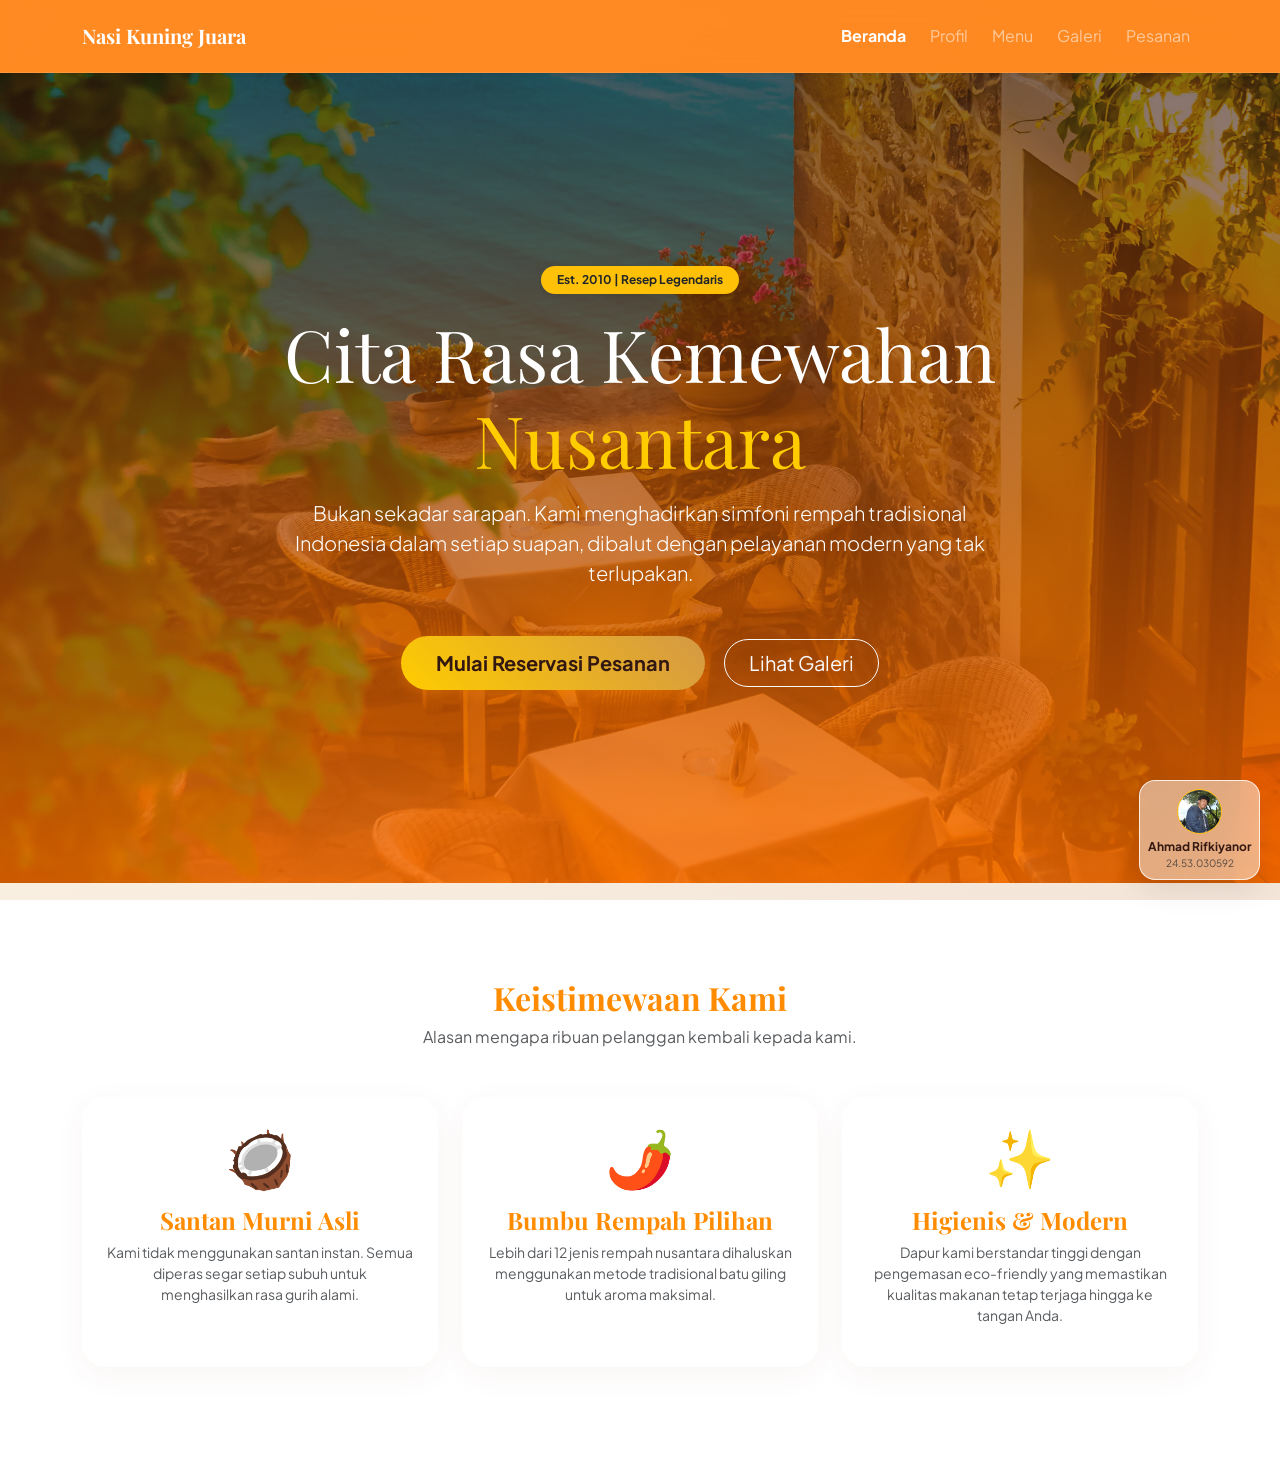
==== index.html @ 28b72b66 "Add files via upload" ====
<!DOCTYPE html>
<html lang="id">
<head>
    <meta charset="UTF-8">
    <meta name="viewport" content="width=device-width, initial-scale=1.0">
    <title>Beranda - Nasi Kuning Juara</title>
    <link href="https://cdn.jsdelivr.net/npm/bootstrap@5.3.0/dist/css/bootstrap.min.css" rel="stylesheet">
    <link href="https://unpkg.com/aos@2.3.1/dist/aos.css" rel="stylesheet">
    <link rel="stylesheet" href="style.css">
</head>
<body>

    <!-- NAVBAR DYNAMIC CRYSTAL -->
    <nav class="navbar navbar-expand-lg navbar-dark glass-nav sticky-top py-3 shadow-sm">
        <div class="container">
            <a class="navbar-brand fw-bold" href="index.html">Nasi Kuning Juara</a>
            <button class="navbar-toggler" type="button" data-bs-toggle="collapse" data-bs-target="#navbarNav">
                <span class="navbar-toggler-icon"></span>
            </button>
            <div class="collapse navbar-collapse" id="navbarNav">
                <ul class="navbar-nav ms-auto gap-2">
                    <li class="nav-item"><a class="nav-link active fw-bold" href="index.html">Beranda</a></li>
                    <li class="nav-item"><a class="nav-link" href="profil.html">Profil</a></li>
                    <li class="nav-item"><a class="nav-link" href="menu.html">Menu</a></li>
                    <li class="nav-item"><a class="nav-link" href="galeri.html">Galeri</a></li>
                    <li class="nav-item"><a class="nav-link" href="pesan.html">Pesanan</a></li>
                </ul>
            </div>
        </div>
    </nav>

    <!-- HERO SECTION -->
    <div class="d-flex flex-column justify-content-center align-items-center text-center text-white position-relative" 
         style="height: 90vh; background: linear-gradient(rgba(51, 24, 17, 0.6), rgba(255, 110, 0, 0.8)), url('IMGS/Our Restauran.jpg') center/cover fixed;">
        <div class="container px-4 z-1">
            <span class="badge bg-warning text-dark mb-3 px-3 py-2 rounded-pill shadow-sm" data-aos="fade-down">Est. 2010 | Resep Legendaris</span>
            <h1 class="display-2 mb-3 text-capitalize" data-aos="fade-down" data-aos-delay="100">Cita Rasa Kemewahan <br><span class="text-emas">Nusantara</span></h1>
            <p class="lead mb-5 mx-auto" style="max-width: 700px; font-weight: 300;" data-aos="fade-up" data-aos-delay="200">
                Bukan sekadar sarapan. Kami menghadirkan simfoni rempah tradisional Indonesia dalam setiap suapan, dibalut dengan pelayanan modern yang tak terlupakan.
            </p>
            <div data-aos="zoom-in" data-aos-delay="400">
                <a href="pesan.html" class="btn btn-premium btn-lg">Mulai Reservasi Pesanan</a>
                <a href="galeri.html" class="btn btn-outline-light btn-lg rounded-pill ms-3 px-4">Lihat Galeri</a>
            </div>
        </div>
    </div>

    <!-- KENAPA MEMILIH KAMI (KONTEN TAMBAHAN) -->
    <div class="container my-5 py-5">
        <div class="text-center mb-5" data-aos="fade-up">
            <h2 class="text-utama">Keistimewaan Kami</h2>
            <p class="text-muted">Alasan mengapa ribuan pelanggan kembali kepada kami.</p>
        </div>
        <div class="row g-4">
            <div class="col-md-4" data-aos="fade-up" data-aos-delay="100">
                <div class="glass-card p-4 text-center h-100">
                    <h1 class="display-4 text-emas mb-3">🥥</h1>
                    <h4 class="text-utama">Santan Murni Asli</h4>
                    <p class="text-muted small">Kami tidak menggunakan santan instan. Semua diperas segar setiap subuh untuk menghasilkan rasa gurih alami.</p>
                </div>
            </div>
            <div class="col-md-4" data-aos="fade-up" data-aos-delay="200">
                <div class="glass-card p-4 text-center h-100">
                    <h1 class="display-4 text-emas mb-3">🌶️</h1>
                    <h4 class="text-utama">Bumbu Rempah Pilihan</h4>
                    <p class="text-muted small">Lebih dari 12 jenis rempah nusantara dihaluskan menggunakan metode tradisional batu giling untuk aroma maksimal.</p>
                </div>
            </div>
            <div class="col-md-4" data-aos="fade-up" data-aos-delay="300">
                <div class="glass-card p-4 text-center h-100">
                    <h1 class="display-4 text-emas mb-3">✨</h1>
                    <h4 class="text-utama">Higienis & Modern</h4>
                    <p class="text-muted small">Dapur kami berstandar tinggi dengan pengemasan eco-friendly yang memastikan kualitas makanan tetap terjaga hingga ke tangan Anda.</p>
                </div>
            </div>
        </div>
    </div>

    <!-- WATERMARK FOOTER -->
    <div class="watermark p-2 text-center" data-aos="fade-left">
        <img src="IMGS/Screenshot 2026-04-24 212039.png" alt="Foto Mahasiswa" class="rounded-circle mb-1 border border-warning" style="width: 45px; height: 45px; object-fit:cover;">
        <div class="fw-bold" style="font-size: 12px; color: var(--color-dark);">Ahmad Rifkiyanor</div>
        <div class="text-muted" style="font-size: 10px;">24.53.030592</div>
    </div>

    <script src="https://cdn.jsdelivr.net/npm/bootstrap@5.3.0/dist/js/bootstrap.bundle.min.js"></script>
    <script src="https://unpkg.com/aos@2.3.1/dist/aos.js"></script>
    <script src="script.js"></script>
</body>
</html>
---- style.css ----
/* =========================================
   CSS PREMIUM - DYNAMIC CRYSTAL EDITION
========================================= */
@import url('https://fonts.googleapis.com/css2?family=Plus+Jakarta+Sans:wght@300;400;600;700&family=Playfair+Display:ital,wght@0,600;0,700;1,400&display=swap');

:root {
    --color-primary: #ff8c00;     
    --color-secondary: #ffcc00;   
    --color-dark: #331811;        
}

/* Latar belakang dengan gradasi halus agar efek kaca terlihat nyata */
body { 
    background: linear-gradient(135deg, #fdf5e6 0%, #f3e5d8 100%); 
    background-attachment: fixed;
    font-family: 'Plus Jakarta Sans', sans-serif;
    color: var(--color-dark);
}

h1, h2, h3, h4, h5, .navbar-brand {
    font-family: 'Playfair Display', serif;
    font-weight: 700;
}

/* --- DYNAMIC CRYSTAL EFFECT (Glassmorphism) --- */
.glass-nav {
    background: rgba(255, 119, 0, 0.85) !important;
    backdrop-filter: blur(16px);
    -webkit-backdrop-filter: blur(16px);
    border-bottom: 1px solid rgba(255, 255, 255, 0.1);
}

.glass-card {
    background: rgba(255, 255, 255, 0.6) !important;
    backdrop-filter: blur(20px);
    -webkit-backdrop-filter: blur(20px);
    border: 1px solid rgba(255, 255, 255, 0.8) !important;
    border-radius: 24px !important;
    box-shadow: 0 8px 32px rgba(158, 42, 43, 0.05);
    transition: all 0.4s cubic-bezier(0.165, 0.84, 0.44, 1);
    overflow: hidden;
}

.glass-card:hover {
    transform: translateY(-8px);
    background: rgba(255, 255, 255, 0.8) !important;
    box-shadow: 0 15px 40px rgba(158, 42, 43, 0.15);
}

/* Efek Gambar */
.img-hover-zoom {
    transition: transform 0.6s cubic-bezier(0.165, 0.84, 0.44, 1);
}
.glass-card:hover .img-hover-zoom {
    transform: scale(1.08);
}

/* Utility Colors */
.text-utama { color: var(--color-primary) !important; }
.bg-utama { background-color: var(--color-primary) !important; }
.text-emas { color: var(--color-secondary) !important; }

/* Premium Buttons */
.btn-premium {
    background: linear-gradient(45deg, var(--color-secondary), #d49845);
    color: var(--color-dark);
    font-weight: 700;
    border-radius: 30px;
    padding: 12px 35px;
    border: none;
    transition: all 0.3s ease;
    box-shadow: 0 4px 15px rgba(255, 136, 0, 0.418);
}
.btn-premium:hover {
    background: linear-gradient(45deg, var(--color-dark), #1a0c09);
    color: #ffffff;
    transform: translateY(-3px);
    box-shadow: 0 8px 25px rgba(51, 24, 17, 0.3);
}

/* Form Styling */
.form-control, .form-select {
    background: rgba(255, 255, 255, 0.7);
    border: 1px solid rgba(158, 42, 43, 0.2);
    border-radius: 12px;
    padding: 12px 15px;
    transition: all 0.3s ease;
}
.form-control:focus, .form-select:focus {
    background: #ffffff;
    border-color: var(--color-primary);
    box-shadow: 0 0 0 4px rgba(158, 42, 43, 0.15);
}

/* Modal Pop-up Styling */
.modal-content.glass-modal {
    background: rgba(255, 255, 255, 0.85);
    backdrop-filter: blur(25px);
    border: 1px solid rgba(255, 255, 255, 0.9);
    border-radius: 24px;
}

/* Watermark */
.watermark {
    position: fixed;
    bottom: 20px;
    right: 20px;
    z-index: 1050;
    background: rgba(255, 255, 255, 0.5);
    backdrop-filter: blur(15px);
    border: 1px solid rgba(255, 255, 255, 0.8) !important;
    border-radius: 16px;
    box-shadow: 0 10px 30px rgba(0,0,0,0.08);
}
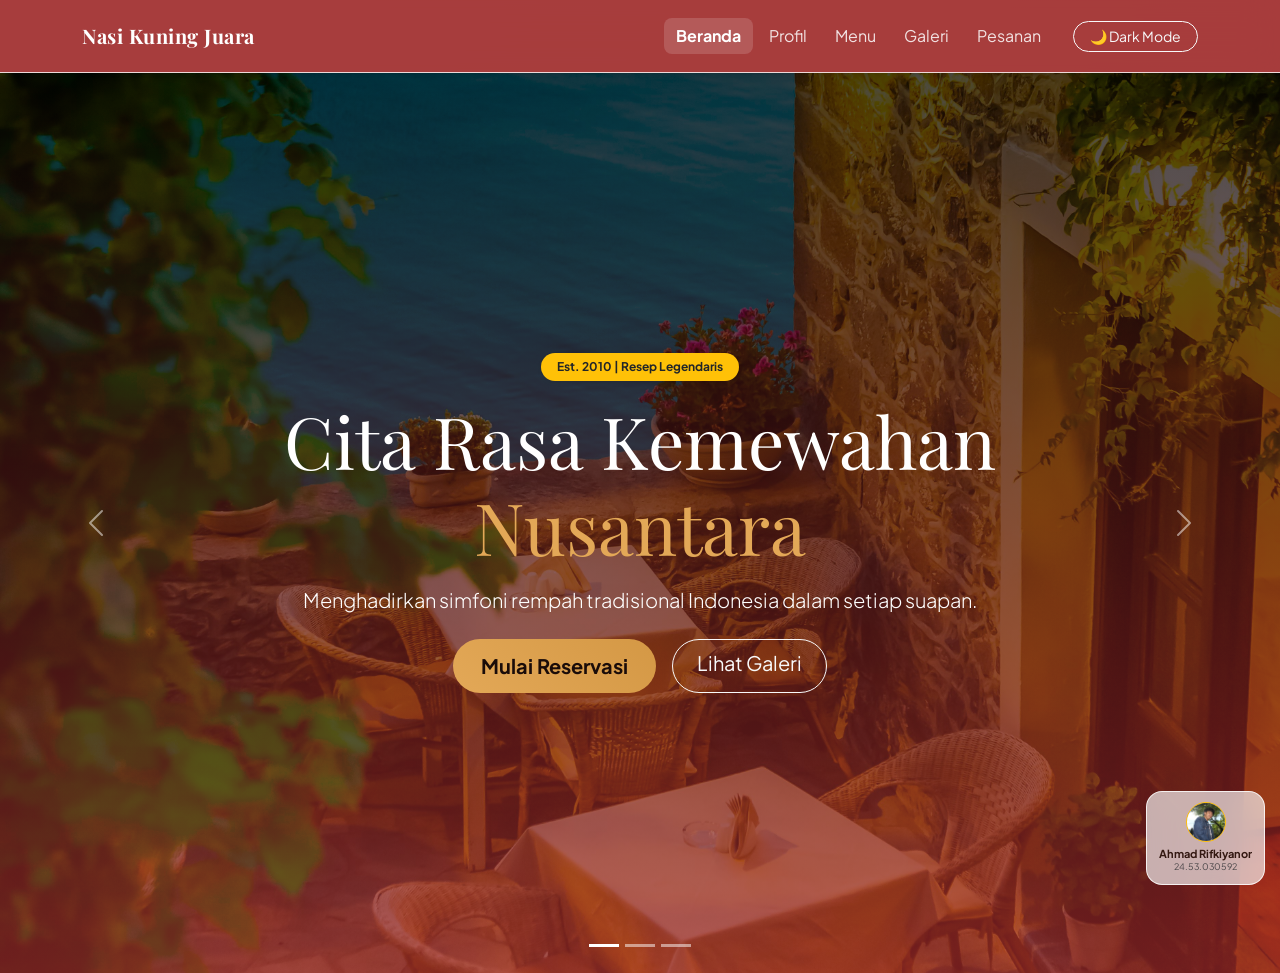
==== commit 7344f876: "Add files via upload" ====
--- a/index.html
+++ b/index.html
@@ -10,7 +10,6 @@
 </head>
 <body>
 
-    <!-- NAVBAR DYNAMIC CRYSTAL -->
     <nav class="navbar navbar-expand-lg navbar-dark glass-nav sticky-top py-3 shadow-sm">
         <div class="container">
             <a class="navbar-brand fw-bold" href="index.html">Nasi Kuning Juara</a>
@@ -18,69 +17,82 @@
                 <span class="navbar-toggler-icon"></span>
             </button>
             <div class="collapse navbar-collapse" id="navbarNav">
-                <ul class="navbar-nav ms-auto gap-2">
+                <ul class="navbar-nav ms-auto gap-1 align-items-center">
                     <li class="nav-item"><a class="nav-link active fw-bold" href="index.html">Beranda</a></li>
                     <li class="nav-item"><a class="nav-link" href="profil.html">Profil</a></li>
                     <li class="nav-item"><a class="nav-link" href="menu.html">Menu</a></li>
                     <li class="nav-item"><a class="nav-link" href="galeri.html">Galeri</a></li>
                     <li class="nav-item"><a class="nav-link" href="pesan.html">Pesanan</a></li>
+                    <li class="nav-item ms-lg-3 mt-2 mt-lg-0">
+                        <button id="darkModeToggle" class="btn btn-sm btn-outline-light rounded-pill px-3">🌙 Dark Mode</button>
+                    </li>
                 </ul>
             </div>
         </div>
     </nav>
 
-    <!-- HERO SECTION -->
-    <div class="d-flex flex-column justify-content-center align-items-center text-center text-white position-relative" 
-         style="height: 90vh; background: linear-gradient(rgba(51, 24, 17, 0.6), rgba(255, 110, 0, 0.8)), url('IMGS/Our Restauran.jpg') center/cover fixed;">
-        <div class="container px-4 z-1">
-            <span class="badge bg-warning text-dark mb-3 px-3 py-2 rounded-pill shadow-sm" data-aos="fade-down">Est. 2010 | Resep Legendaris</span>
-            <h1 class="display-2 mb-3 text-capitalize" data-aos="fade-down" data-aos-delay="100">Cita Rasa Kemewahan <br><span class="text-emas">Nusantara</span></h1>
-            <p class="lead mb-5 mx-auto" style="max-width: 700px; font-weight: 300;" data-aos="fade-up" data-aos-delay="200">
-                Bukan sekadar sarapan. Kami menghadirkan simfoni rempah tradisional Indonesia dalam setiap suapan, dibalut dengan pelayanan modern yang tak terlupakan.
-            </p>
-            <div data-aos="zoom-in" data-aos-delay="400">
-                <a href="pesan.html" class="btn btn-premium btn-lg">Mulai Reservasi Pesanan</a>
-                <a href="galeri.html" class="btn btn-outline-light btn-lg rounded-pill ms-3 px-4">Lihat Galeri</a>
-            </div>
+    <div id="heroCarousel" class="carousel slide carousel-fade" data-bs-ride="carousel" data-bs-interval="3000">
+        <div class="carousel-indicators">
+            <button type="button" data-bs-target="#heroCarousel" data-bs-slide-to="0" class="active"></button>
+            <button type="button" data-bs-target="#heroCarousel" data-bs-slide-to="1"></button>
+            <button type="button" data-bs-target="#heroCarousel" data-bs-slide-to="2"></button>
         </div>
-    </div>
 
-    <!-- KENAPA MEMILIH KAMI (KONTEN TAMBAHAN) -->
-    <div class="container my-5 py-5">
-        <div class="text-center mb-5" data-aos="fade-up">
-            <h2 class="text-utama">Keistimewaan Kami</h2>
-            <p class="text-muted">Alasan mengapa ribuan pelanggan kembali kepada kami.</p>
-        </div>
-        <div class="row g-4">
-            <div class="col-md-4" data-aos="fade-up" data-aos-delay="100">
-                <div class="glass-card p-4 text-center h-100">
-                    <h1 class="display-4 text-emas mb-3">🥥</h1>
-                    <h4 class="text-utama">Santan Murni Asli</h4>
-                    <p class="text-muted small">Kami tidak menggunakan santan instan. Semua diperas segar setiap subuh untuk menghasilkan rasa gurih alami.</p>
+        <div class="carousel-inner">
+            <div class="carousel-item active">
+                <div class="d-flex flex-column justify-content-center align-items-center text-center text-white min-vh-100 position-relative" 
+                     style="background: linear-gradient(rgba(0,0,0,0.7), rgba(158, 42, 43, 0.7)), url('IMGS/Our Restauran.jpg') center/cover;">
+                    <div class="container px-4 z-1" style="padding-top: 80px; padding-bottom: 80px;">
+                        <span class="badge bg-warning text-dark mb-3 px-3 py-2 rounded-pill shadow-sm" data-aos="fade-down">Est. 2010 | Resep Legendaris</span>
+                        <h1 class="display-2 mb-3 text-capitalize" data-aos="zoom-in" data-aos-delay="100">Cita Rasa Kemewahan <br><span class="text-emas">Nusantara</span></h1>
+                        <p class="lead mb-4 mx-auto" style="max-width: 700px; font-weight: 300;" data-aos="fade-up" data-aos-delay="200">
+                            Menghadirkan simfoni rempah tradisional Indonesia dalam setiap suapan.
+                        </p>
+                        <div class="d-flex flex-column flex-sm-row justify-content-center gap-3" data-aos="fade-up" data-aos-delay="400">
+                            <a href="pesan.html" class="btn btn-premium btn-lg">Mulai Reservasi</a>
+                            <a href="galeri.html" class="btn btn-outline-light btn-lg rounded-pill px-4">Lihat Galeri</a>
+                        </div>
+                    </div>
                 </div>
             </div>
-            <div class="col-md-4" data-aos="fade-up" data-aos-delay="200">
-                <div class="glass-card p-4 text-center h-100">
-                    <h1 class="display-4 text-emas mb-3">🌶️</h1>
-                    <h4 class="text-utama">Bumbu Rempah Pilihan</h4>
-                    <p class="text-muted small">Lebih dari 12 jenis rempah nusantara dihaluskan menggunakan metode tradisional batu giling untuk aroma maksimal.</p>
+
+            <div class="carousel-item">
+                <div class="d-flex flex-column justify-content-center align-items-center text-center text-white min-vh-100 position-relative" 
+                     style="background: linear-gradient(rgba(0,0,0,0.7), rgba(158, 42, 43, 0.7)), url('IMGS/Nasi Kuning.jpg') center/cover;">
+                    <div class="container px-4 z-1">
+                        <h1 class="display-2 mb-3 text-capitalize">Kuning Merona <br><span class="text-emas">Penuh Makna</span></h1>
+                        <p class="lead mb-4 mx-auto" style="max-width: 700px; font-weight: 300;">Dibuat dari ekstrak kunyit murni tanpa pewarna buatan.</p>
+                        <a href="menu.html" class="btn btn-premium btn-lg">Lihat Menu</a>
+                    </div>
                 </div>
             </div>
-            <div class="col-md-4" data-aos="fade-up" data-aos-delay="300">
-                <div class="glass-card p-4 text-center h-100">
-                    <h1 class="display-4 text-emas mb-3">✨</h1>
-                    <h4 class="text-utama">Higienis & Modern</h4>
-                    <p class="text-muted small">Dapur kami berstandar tinggi dengan pengemasan eco-friendly yang memastikan kualitas makanan tetap terjaga hingga ke tangan Anda.</p>
+
+            <div class="carousel-item">
+                <div class="d-flex flex-column justify-content-center align-items-center text-center text-white min-vh-100 position-relative" 
+                     style="background: linear-gradient(rgba(0,0,0,0.7), rgba(158, 42, 43, 0.7)), url('IMGS/Nasi Uduk.jpg') center/cover;">
+                    <div class="container px-4 z-1">
+                        <h1 class="display-2 mb-3 text-capitalize">Gurihnya <br><span class="text-emas">Santan Murni</span></h1>
+                        <p class="lead mb-4 mx-auto" style="max-width: 700px; font-weight: 300;">Nasi uduk aromatik disajikan dengan lauk pauk berkualitas.</p>
+                        <a href="galeri.html" class="btn btn-premium btn-lg">Lihat Galeri</a>
+                    </div>
                 </div>
             </div>
         </div>
+
+        <button class="carousel-control-prev" type="button" data-bs-target="#heroCarousel" data-bs-slide="prev">
+            <span class="carousel-control-prev-icon" aria-hidden="true"></span>
+            <span class="visually-hidden">Previous</span>
+        </button>
+        <button class="carousel-control-next" type="button" data-bs-target="#heroCarousel" data-bs-slide="next">
+            <span class="carousel-control-next-icon" aria-hidden="true"></span>
+            <span class="visually-hidden">Next</span>
+        </button>
     </div>
 
-    <!-- WATERMARK FOOTER -->
-    <div class="watermark p-2 text-center" data-aos="fade-left">
-        <img src="IMGS/Screenshot 2026-04-24 212039.png" alt="Foto Mahasiswa" class="rounded-circle mb-1 border border-warning" style="width: 45px; height: 45px; object-fit:cover;">
-        <div class="fw-bold" style="font-size: 12px; color: var(--color-dark);">Ahmad Rifkiyanor</div>
-        <div class="text-muted" style="font-size: 10px;">24.53.030592</div>
+    <div class="watermark text-center">
+        <img src="IMGS/Screenshot 2026-04-24 212039.png" alt="Foto Mahasiswa" class="rounded-circle mb-1 border border-warning" style="width: 40px; height: 40px; object-fit:cover;">
+        <div class="fw-bold" style="font-size: 11px; color: var(--color-text);">Ahmad Rifkiyanor</div>
+        <div class="text-muted" style="font-size: 9px;">24.53.030592</div>
     </div>
 
     <script src="https://cdn.jsdelivr.net/npm/bootstrap@5.3.0/dist/js/bootstrap.bundle.min.js"></script>
--- a/style.css
+++ b/style.css
@@ -1,20 +1,43 @@
 /* =========================================
-   CSS PREMIUM - DYNAMIC CRYSTAL EDITION
+   CSS PREMIUM - RESPONSIVE & DARK MODE FIXED
 ========================================= */
 @import url('https://fonts.googleapis.com/css2?family=Plus+Jakarta+Sans:wght@300;400;600;700&family=Playfair+Display:ital,wght@0,600;0,700;1,400&display=swap');
 
 :root {
-    --color-primary: #ff8c00;     
-    --color-secondary: #ffcc00;   
-    --color-dark: #331811;        
-}
-
-/* Latar belakang dengan gradasi halus agar efek kaca terlihat nyata */
-body { 
-    background: linear-gradient(135deg, #fdf5e6 0%, #f3e5d8 100%); 
+    --bg-gradient: linear-gradient(135deg, #fdf5e6 0%, #f3e5d8 100%);
+    --color-text: #331811;
+    --color-text-muted: #6c757d;
+    --color-primary: #9e2a2b;
+    --color-secondary: #e3a857;
+    --glass-bg: rgba(255, 255, 255, 0.65);
+    --glass-border: rgba(255, 255, 255, 0.8);
+    --glass-nav: rgba(158, 42, 43, 0.9);
+    --color-dark: #331811;
+}
+
+body.dark-mode {
+    --bg-gradient: linear-gradient(135deg, #1a0d0b 0%, #2b1815 100%);
+    --color-text: #fdf5e6;
+    --color-text-muted: #c4b5b2;
+    --color-primary: #ff6b6b;
+    --color-secondary: #f6c073;
+    --glass-bg: rgba(20, 10, 8, 0.75);
+    --glass-border: rgba(255, 255, 255, 0.1);
+    --glass-nav: rgba(20, 10, 8, 0.95);
+    --color-dark: #fdf5e6;
+}
+
+/* =========================================
+   BASE
+========================================= */
+body {
+    background: var(--bg-gradient);
     background-attachment: fixed;
     font-family: 'Plus Jakarta Sans', sans-serif;
-    color: var(--color-dark);
+    color: var(--color-text);
+    transition: background 0.4s ease, color 0.4s ease;
+    overflow-x: hidden;
+    min-height: 100vh;
 }
 
 h1, h2, h3, h4, h5, .navbar-brand {
@@ -22,93 +45,322 @@
     font-weight: 700;
 }
 
-/* --- DYNAMIC CRYSTAL EFFECT (Glassmorphism) --- */
+.text-utama { color: var(--color-primary) !important; }
+.text-emas  { color: var(--color-secondary) !important; }
+
+/* =========================================
+   DARK MODE — GLOBAL OVERRIDES
+   (harus di luar @media agar berlaku di semua layar)
+========================================= */
+body.dark-mode .text-dark  { color: var(--color-text) !important; }
+body.dark-mode .text-muted { color: var(--color-text-muted) !important; }
+body.dark-mode .bg-white   { background-color: transparent !important; }
+body.dark-mode .text-black { color: #fdf5e6 !important; }
+
+body.dark-mode .glass-card,
+body.dark-mode .glass-card h1,
+body.dark-mode .glass-card h2,
+body.dark-mode .glass-card h3,
+body.dark-mode .glass-card h4,
+body.dark-mode .glass-card h5,
+body.dark-mode .glass-card h6,
+body.dark-mode .glass-card p,
+body.dark-mode .glass-card td,
+body.dark-mode .glass-card th,
+body.dark-mode .glass-card span:not(.badge),
+body.dark-mode .glass-card div,
+body.dark-mode .table,
+body.dark-mode .fw-bold {
+    color: var(--color-text) !important;
+}
+
+body.dark-mode .text-muted,
+body.dark-mode .small { color: var(--color-text-muted) !important; }
+
+body.dark-mode .text-utama  { color: var(--color-primary)  !important; }
+body.dark-mode .text-emas   { color: var(--color-secondary) !important; }
+body.dark-mode .text-success { color: #4ade80 !important; }
+body.dark-mode .text-info    { color: #38bdf8 !important; }
+
+/* =========================================
+   DARK MODE — BOOTSTRAP TABLE OVERRIDE
+   Bootstrap inject background putih di .table
+   yang tidak ikut CSS variable, harus di-reset paksa
+========================================= */
+body.dark-mode .table,
+body.dark-mode .table > :not(caption) > * > *,
+body.dark-mode .table > tbody > tr > td,
+body.dark-mode .table > tbody > tr > th,
+body.dark-mode .table > thead > tr > td,
+body.dark-mode .table > thead > tr > th {
+    background-color: transparent !important;
+    color: var(--color-text) !important;
+    border-color: rgba(255, 255, 255, 0.08) !important;
+}
+
+/* Heading tabel */
+body.dark-mode .table thead th {
+    color: var(--color-primary) !important;
+    border-bottom-color: rgba(255, 255, 255, 0.12) !important;
+}
+
+/* Row separator */
+body.dark-mode .table > tbody > tr {
+    border-color: rgba(255, 255, 255, 0.06) !important;
+}
+
+/* Badge tetap berwarna di dalam tabel */
+body.dark-mode .table .badge { color: #fff !important; }
+body.dark-mode .table .badge.bg-warning { color: #1a0c09 !important; }
+
+/* =========================================
+   NAVBAR
+========================================= */
 .glass-nav {
-    background: rgba(255, 119, 0, 0.85) !important;
+    background: var(--glass-nav) !important;
     backdrop-filter: blur(16px);
-    -webkit-backdrop-filter: blur(16px);
-    border-bottom: 1px solid rgba(255, 255, 255, 0.1);
-}
-
+    border-bottom: 1px solid var(--glass-border);
+}
+
+.navbar-brand { letter-spacing: 0.5px; }
+
+.nav-link {
+    color: rgba(255,255,255,0.85) !important;
+    border-radius: 8px;
+    padding: 6px 12px !important;
+    transition: background 0.2s;
+}
+.nav-link:hover,
+.nav-link.active {
+    color: #fff !important;
+    background: rgba(255,255,255,0.15);
+}
+
+/* =========================================
+   GLASS CARD
+========================================= */
 .glass-card {
-    background: rgba(255, 255, 255, 0.6) !important;
+    background: var(--glass-bg) !important;
     backdrop-filter: blur(20px);
-    -webkit-backdrop-filter: blur(20px);
-    border: 1px solid rgba(255, 255, 255, 0.8) !important;
-    border-radius: 24px !important;
-    box-shadow: 0 8px 32px rgba(158, 42, 43, 0.05);
-    transition: all 0.4s cubic-bezier(0.165, 0.84, 0.44, 1);
+    border: 1px solid var(--glass-border) !important;
+    border-radius: 20px !important;
+    box-shadow: 0 8px 32px rgba(0,0,0,0.1);
+    color: var(--color-text);
+    transition: transform 0.35s ease, box-shadow 0.35s ease;
     overflow: hidden;
 }
 
 .glass-card:hover {
-    transform: translateY(-8px);
-    background: rgba(255, 255, 255, 0.8) !important;
-    box-shadow: 0 15px 40px rgba(158, 42, 43, 0.15);
-}
-
-/* Efek Gambar */
-.img-hover-zoom {
-    transition: transform 0.6s cubic-bezier(0.165, 0.84, 0.44, 1);
-}
-.glass-card:hover .img-hover-zoom {
-    transform: scale(1.08);
-}
-
-/* Utility Colors */
-.text-utama { color: var(--color-primary) !important; }
-.bg-utama { background-color: var(--color-primary) !important; }
-.text-emas { color: var(--color-secondary) !important; }
-
-/* Premium Buttons */
+    transform: translateY(-5px);
+    box-shadow: 0 15px 40px rgba(0,0,0,0.2);
+}
+
+/* =========================================
+   BUTTON
+========================================= */
 .btn-premium {
     background: linear-gradient(45deg, var(--color-secondary), #d49845);
-    color: var(--color-dark);
+    color: #1a0c09 !important;
     font-weight: 700;
     border-radius: 30px;
-    padding: 12px 35px;
+    padding: 12px 28px;
     border: none;
     transition: all 0.3s ease;
-    box-shadow: 0 4px 15px rgba(255, 136, 0, 0.418);
+    display: inline-block;
 }
 .btn-premium:hover {
-    background: linear-gradient(45deg, var(--color-dark), #1a0c09);
-    color: #ffffff;
     transform: translateY(-3px);
-    box-shadow: 0 8px 25px rgba(51, 24, 17, 0.3);
-}
-
-/* Form Styling */
-.form-control, .form-select {
-    background: rgba(255, 255, 255, 0.7);
-    border: 1px solid rgba(158, 42, 43, 0.2);
+    box-shadow: 0 8px 25px rgba(227,168,87,0.5);
+}
+
+/* =========================================
+   FORM
+========================================= */
+.form-control,
+.form-select {
     border-radius: 12px;
-    padding: 12px 15px;
-    transition: all 0.3s ease;
-}
-.form-control:focus, .form-select:focus {
-    background: #ffffff;
+    padding: 12px;
+    transition: all 0.3s;
+    background: rgba(255,255,255,0.8);
+    border: 1px solid rgba(0,0,0,0.1);
+    color: var(--color-text);
+}
+
+.form-control:focus,
+.form-select:focus {
     border-color: var(--color-primary);
-    box-shadow: 0 0 0 4px rgba(158, 42, 43, 0.15);
-}
-
-/* Modal Pop-up Styling */
+    box-shadow: 0 0 0 4px rgba(158,42,43,0.15);
+}
+
+body.dark-mode .form-control,
+body.dark-mode .form-select {
+    background: rgba(0,0,0,0.4) !important;
+    border-color: rgba(255,255,255,0.1) !important;
+    color: var(--color-text) !important;
+}
+
+body.dark-mode .form-control:focus {
+    background: rgba(0,0,0,0.6) !important;
+    border-color: var(--color-primary) !important;
+    box-shadow: 0 0 0 4px rgba(255,107,107,0.2) !important;
+}
+
+body.dark-mode .form-label,
+body.dark-mode label { color: var(--color-text) !important; }
+
+body.dark-mode .form-text { color: var(--color-text-muted) !important; }
+
+/* Placeholder */
+body.dark-mode .form-control::placeholder,
+body.dark-mode .form-select::placeholder { color: var(--color-text-muted) !important; }
+
+/* Checkbox custom */
+.custom-checkbox .form-check-label {
+    cursor: pointer;
+    padding: 6px 12px;
+    border-radius: 8px;
+    border: 1px solid rgba(0,0,0,0.1);
+    transition: background 0.2s;
+}
+.custom-checkbox .form-check-input { display: none; }
+.custom-checkbox .form-check-input:checked + .form-check-label {
+    background: rgba(158,42,43,0.12);
+    border-color: var(--color-primary);
+    color: var(--color-primary);
+    font-weight: 600;
+}
+
+body.dark-mode .custom-checkbox .form-check-label {
+    border-color: rgba(255,255,255,0.15);
+    color: var(--color-text);
+}
+
+/* =========================================
+   MODAL
+========================================= */
 .modal-content.glass-modal {
-    background: rgba(255, 255, 255, 0.85);
+    background: var(--glass-bg);
     backdrop-filter: blur(25px);
-    border: 1px solid rgba(255, 255, 255, 0.9);
+    border: 1px solid var(--glass-border);
     border-radius: 24px;
 }
 
-/* Watermark */
+body.dark-mode .modal-content.glass-modal,
+body.dark-mode .modal-content.glass-modal h3,
+body.dark-mode .modal-content.glass-modal h4,
+body.dark-mode .modal-content.glass-modal p,
+body.dark-mode .modal-content.glass-modal small { color: var(--color-text) !important; }
+
+body.dark-mode .btn-close { filter: invert(1); }
+
+/* =========================================
+   GALERI IMAGE HOVER
+========================================= */
+.img-hover-zoom { transition: transform 0.6s ease; }
+.glass-card:hover .img-hover-zoom { transform: scale(1.08); }
+
+/* =========================================
+   WATERMARK (pojok kanan bawah)
+========================================= */
 .watermark {
     position: fixed;
-    bottom: 20px;
-    right: 20px;
+    bottom: 15px;
+    right: 15px;
     z-index: 1050;
-    background: rgba(255, 255, 255, 0.5);
+    background: var(--glass-bg);
     backdrop-filter: blur(15px);
-    border: 1px solid rgba(255, 255, 255, 0.8) !important;
+    border: 1px solid var(--glass-border) !important;
     border-radius: 16px;
-    box-shadow: 0 10px 30px rgba(0,0,0,0.08);
-}+    padding: 10px 12px;
+    line-height: 1.4;
+}
+
+.watermark .fw-bold { color: var(--color-dark) !important; }
+
+/* =========================================
+   HERO SECTION CONSISTENCY
+========================================= */
+.hero-section {
+    min-height: 100vh;
+    display: flex;
+    flex-direction: column;
+    justify-content: center;
+    align-items: center;
+    text-align: center;
+}
+
+/* =========================================
+   PAGE HEADER SECTION (Galeri, Menu, dsb.)
+========================================= */
+.page-header {
+    padding: 4rem 0 2rem;
+}
+
+/* =========================================
+   RESPONSIVE TABLE → CARD di HP
+========================================= */
+@media (max-width: 767.98px) {
+    .responsive-table,
+    .responsive-table tbody,
+    .responsive-table tr,
+    .responsive-table td {
+        display: block;
+        width: 100%;
+    }
+
+    .responsive-table thead { display: none; }
+
+    .responsive-table tr {
+        margin-bottom: 16px;
+        border-bottom: 1px solid var(--glass-border) !important;
+        padding-bottom: 16px;
+    }
+
+    .responsive-table td {
+        text-align: left !important;
+        padding: 4px 0 !important;
+        border: none !important;
+    }
+
+    .responsive-table td.harga-cell {
+        font-size: 1.15rem;
+        margin-top: 4px;
+        text-align: left !important;
+    }
+}
+
+/* =========================================
+   RESPONSIVE TYPOGRAPHY
+========================================= */
+@media (max-width: 767.98px) {
+    .display-2 { font-size: 2.2rem; line-height: 1.2; }
+    .display-5 { font-size: 1.8rem; }
+
+    .watermark {
+        transform: scale(0.82);
+        transform-origin: bottom right;
+    }
+
+    .form-container { padding: 1.25rem !important; }
+
+    /* Galeri card di HP full width sudah di-handle col-12 */
+}
+
+/* =========================================
+   ALERT KONSISTEN DARK MODE
+========================================= */
+body.dark-mode .alert-warning {
+    background-color: rgba(227,168,87,0.12) !important;
+    color: var(--color-text) !important;
+    border-color: rgba(227,168,87,0.3) !important;
+}
+
+/* =========================================
+   BADGE TETAP BERWARNA
+========================================= */
+.badge { font-family: 'Plus Jakarta Sans', sans-serif; }
+
+/* =========================================
+   SCROLL PADDING (supaya navbar tidak nutup konten)
+========================================= */
+html { scroll-padding-top: 80px; }
